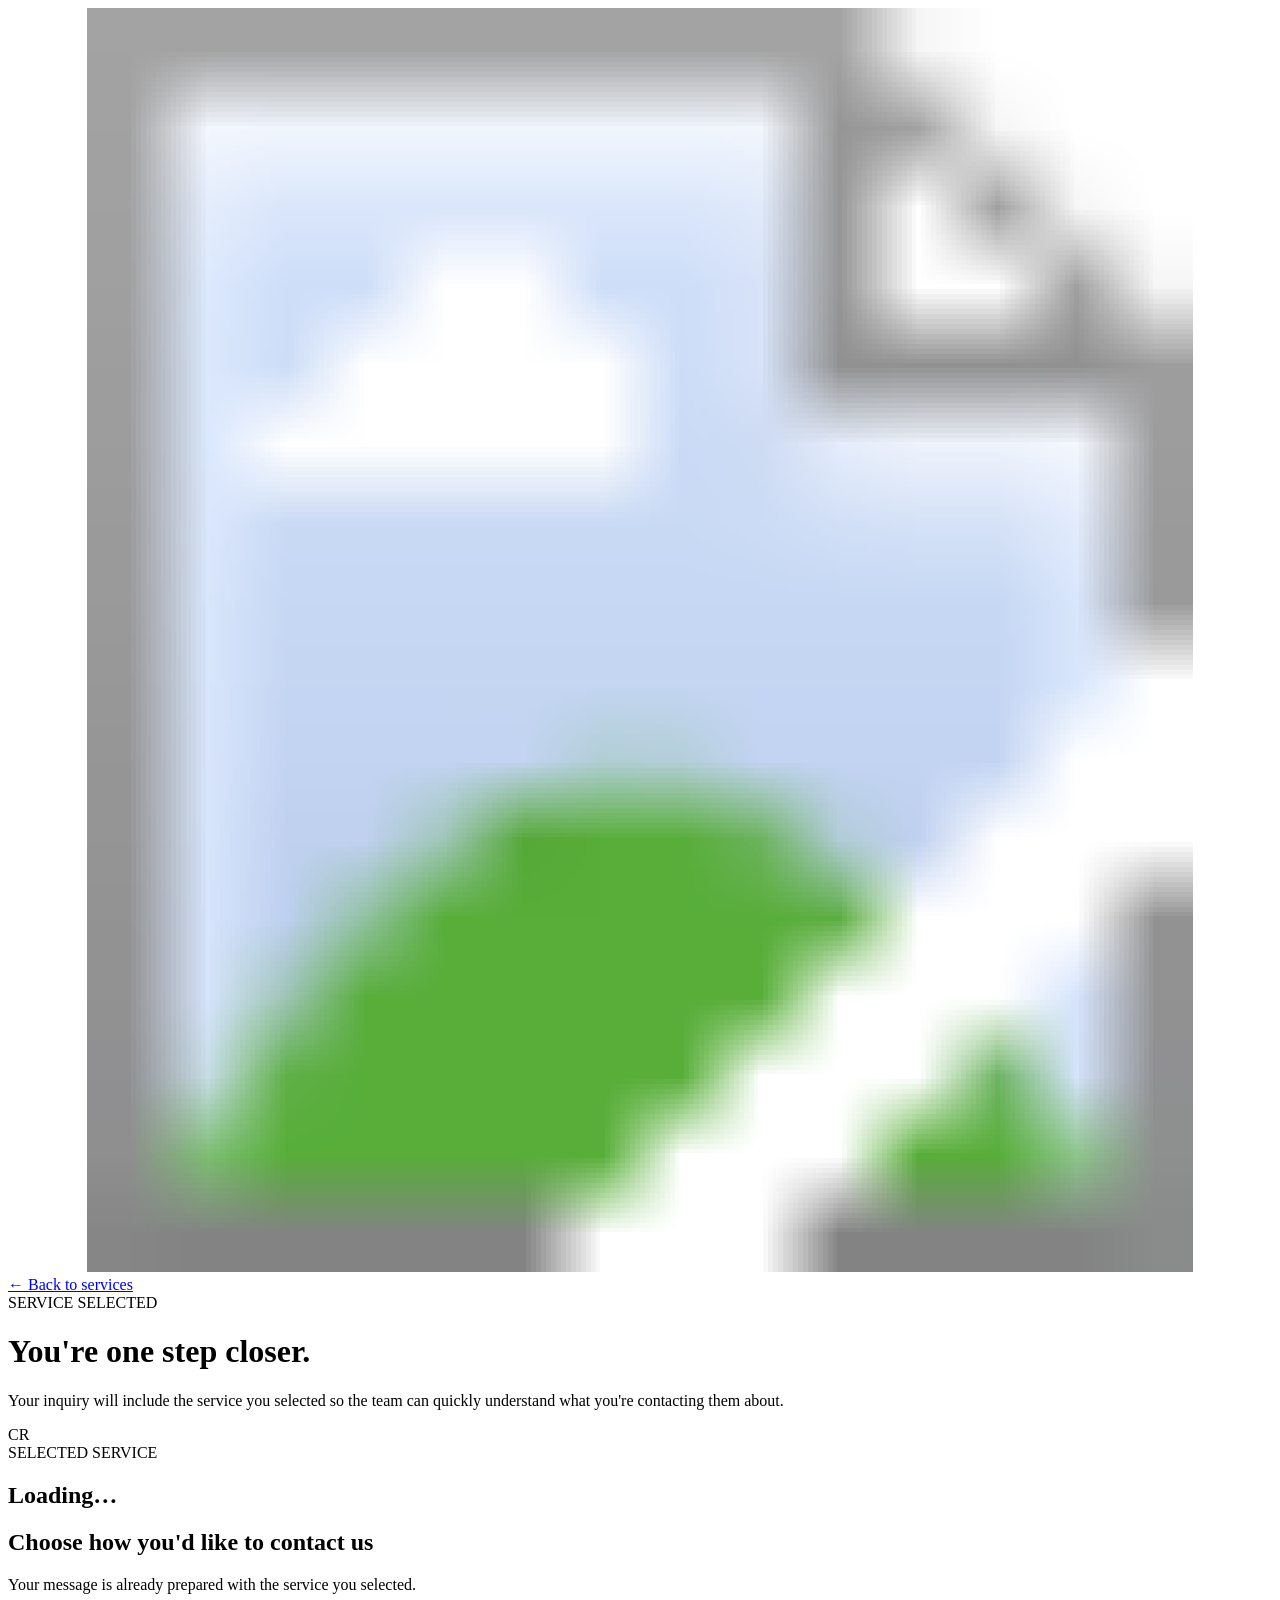
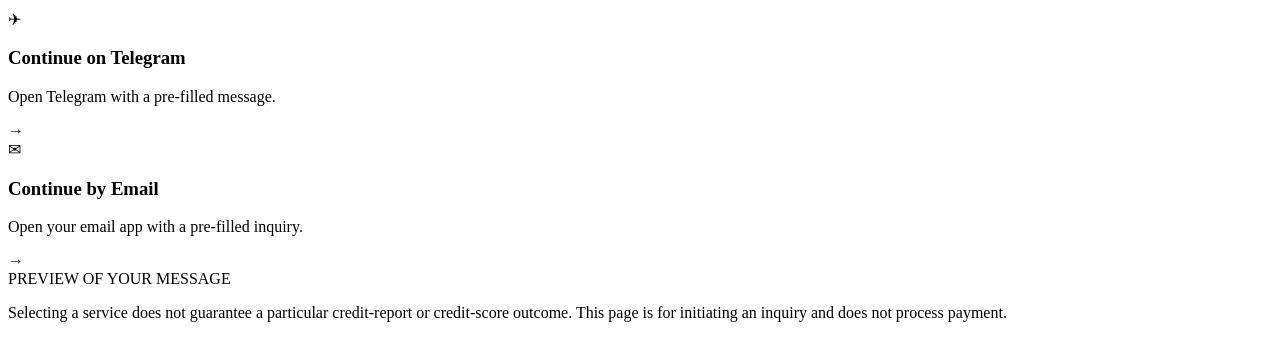
==== contact.html @ 203c8397 "Add selected-plan contact page" ====
<!DOCTYPE html><html lang="en"><head><meta charset="UTF-8"><meta name="viewport" content="width=device-width,initial-scale=1"><title>Contact CreditRepair.US</title><link rel="stylesheet" href="styles.css"></head><body class="contact-page"><header class="site-header"><div class="container nav-wrap"><a class="brand" href="index.html"><img src="assets/logo.svg" alt="CreditRepair.US logo"></a><a class="back-link" href="index.html#services">← Back to services</a></div></header><main class="contact-main"><div class="container contact-container"><div class="contact-intro"><span class="eyebrow">SERVICE SELECTED</span><h1>You're one step <span>closer.</span></h1><p>Your inquiry will include the service you selected so the team can quickly understand what you're contacting them about.</p></div><section class="selected-card"><div class="selected-icon">CR</div><div><span class="mini-label">SELECTED SERVICE</span><h2 id="selectedPlan">Loading…</h2><div id="selectedPrice"></div></div></section><section class="contact-options"><h2>Choose how you'd like to contact us</h2><p class="contact-subtitle">Your message is already prepared with the service you selected.</p><div class="contact-grid"><a id="telegramBtn" class="contact-option" target="_blank" rel="noopener"><div class="contact-icon">✈</div><div><h3>Continue on Telegram</h3><p>Open Telegram with a pre-filled message.</p></div><span>→</span></a><a id="emailBtn" class="contact-option"><div class="contact-icon">✉</div><div><h3>Continue by Email</h3><p>Open your email app with a pre-filled inquiry.</p></div><span>→</span></a></div><p id="emailWarning" class="warning" hidden>Configure the business email in config.js before publishing.</p></section><div class="message-preview"><span class="mini-label">PREVIEW OF YOUR MESSAGE</span><p id="messagePreview"></p></div><p class="legal-note">Selecting a service does not guarantee a particular credit-report or credit-score outcome. This page is for initiating an inquiry and does not process payment.</p></div></main><script src="config.js"></script><script src="contact.js"></script></body></html>
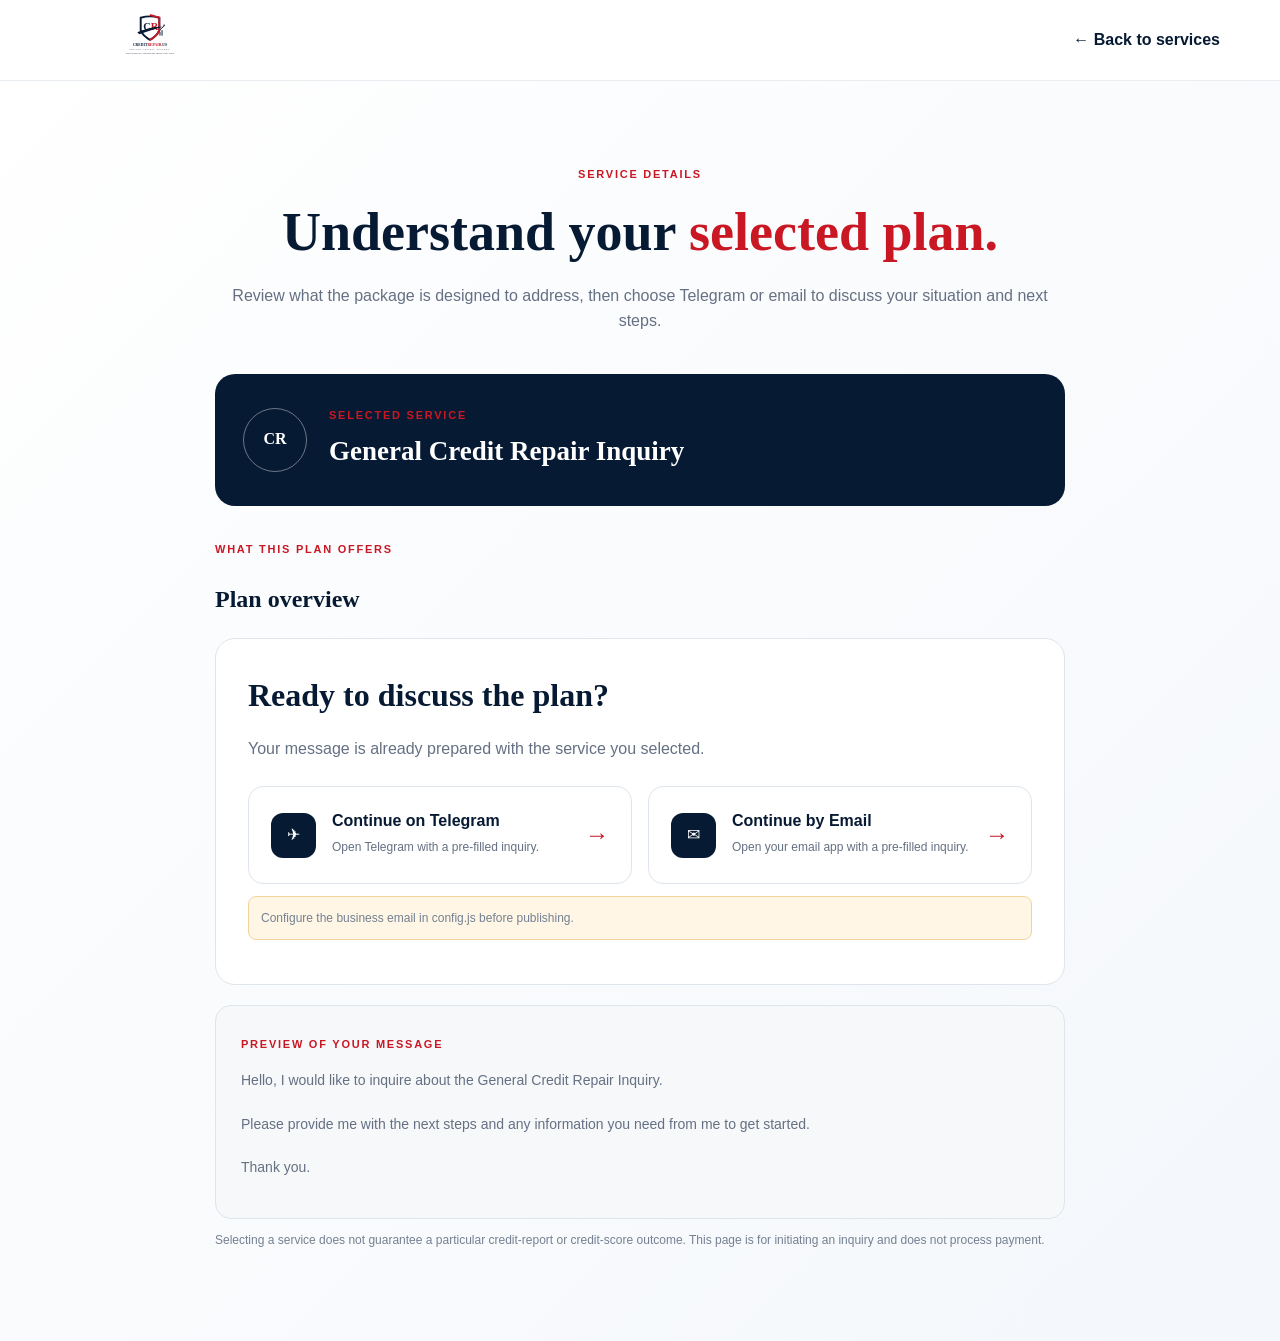
==== commit b0302116: "Add detailed package explanation to service contact page" ====
--- a/contact.html
+++ b/contact.html
@@ -1 +1 @@
-<!DOCTYPE html><html lang="en"><head><meta charset="UTF-8"><meta name="viewport" content="width=device-width,initial-scale=1"><title>Contact CreditRepair.US</title><link rel="stylesheet" href="styles.css"></head><body class="contact-page"><header class="site-header"><div class="container nav-wrap"><a class="brand" href="index.html"><img src="assets/logo.svg" alt="CreditRepair.US logo"></a><a class="back-link" href="index.html#services">← Back to services</a></div></header><main class="contact-main"><div class="container contact-container"><div class="contact-intro"><span class="eyebrow">SERVICE SELECTED</span><h1>You're one step <span>closer.</span></h1><p>Your inquiry will include the service you selected so the team can quickly understand what you're contacting them about.</p></div><section class="selected-card"><div class="selected-icon">CR</div><div><span class="mini-label">SELECTED SERVICE</span><h2 id="selectedPlan">Loading…</h2><div id="selectedPrice"></div></div></section><section class="contact-options"><h2>Choose how you'd like to contact us</h2><p class="contact-subtitle">Your message is already prepared with the service you selected.</p><div class="contact-grid"><a id="telegramBtn" class="contact-option" target="_blank" rel="noopener"><div class="contact-icon">✈</div><div><h3>Continue on Telegram</h3><p>Open Telegram with a pre-filled message.</p></div><span>→</span></a><a id="emailBtn" class="contact-option"><div class="contact-icon">✉</div><div><h3>Continue by Email</h3><p>Open your email app with a pre-filled inquiry.</p></div><span>→</span></a></div><p id="emailWarning" class="warning" hidden>Configure the business email in config.js before publishing.</p></section><div class="message-preview"><span class="mini-label">PREVIEW OF YOUR MESSAGE</span><p id="messagePreview"></p></div><p class="legal-note">Selecting a service does not guarantee a particular credit-report or credit-score outcome. This page is for initiating an inquiry and does not process payment.</p></div></main><script src="config.js"></script><script src="contact.js"></script></body></html>+<!DOCTYPE html><html lang="en"><head><meta charset="UTF-8"><meta name="viewport" content="width=device-width,initial-scale=1"><title>Service Details | CreditRepair.US</title><link rel="stylesheet" href="styles.css"></head><body class="contact-page"><header class="site-header"><div class="container nav-wrap"><a class="brand" href="index.html"><img src="assets/logo.svg" alt="CreditRepair.US logo"></a><a class="back-link" href="index.html#services">← Back to services</a></div></header><main class="contact-main"><div class="container contact-container"><div class="contact-intro"><span class="eyebrow">SERVICE DETAILS</span><h1>Understand your <span>selected plan.</span></h1><p>Review what the package is designed to address, then choose Telegram or email to discuss your situation and next steps.</p></div><section class="selected-card"><div class="selected-icon">CR</div><div><span class="mini-label">SELECTED SERVICE</span><h2 id="selectedPlan">Loading…</h2><div id="selectedPrice"></div></div></section><section class="package-details"><div><span class="mini-label">WHAT THIS PLAN OFFERS</span><h2 id="detailTitle">Plan overview</h2><p id="detailDescription"></p></div><div class="detail-points" id="detailPoints"></div><p class="detail-note" id="detailNote"></p></section><section class="contact-options"><h2>Ready to discuss the plan?</h2><p class="contact-subtitle">Your message is already prepared with the service you selected.</p><div class="contact-grid"><a id="telegramBtn" class="contact-option" target="_blank" rel="noopener"><div class="contact-icon">✈</div><div><h3>Continue on Telegram</h3><p>Open Telegram with a pre-filled inquiry.</p></div><span>→</span></a><a id="emailBtn" class="contact-option"><div class="contact-icon">✉</div><div><h3>Continue by Email</h3><p>Open your email app with a pre-filled inquiry.</p></div><span>→</span></a></div><p id="emailWarning" class="warning" hidden>Configure the business email in config.js before publishing.</p></section><div class="message-preview"><span class="mini-label">PREVIEW OF YOUR MESSAGE</span><p id="messagePreview"></p></div><p class="legal-note">Selecting a service does not guarantee a particular credit-report or credit-score outcome. This page is for initiating an inquiry and does not process payment.</p></div></main><script src="config.js"></script><script src="contact.js"></script></body></html>
--- a/styles.css
+++ b/styles.css
@@ -0,0 +1 @@
+:root{--navy:#071a33;--blue:#0b3d73;--red:#c91824;--ink:#101722;--muted:#657083;--line:#dfe5ec;--soft:#f5f8fb}*{box-sizing:border-box}html{scroll-behavior:smooth}body{margin:0;color:var(--ink);background:#fff;font-family:Arial,Helvetica,sans-serif;line-height:1.55}a{text-decoration:none;color:inherit}.container{width:min(1160px,calc(100% - 40px));margin:auto}.site-header{position:sticky;top:0;z-index:20;background:rgba(255,255,255,.96);border-bottom:1px solid #e8edf2}.nav-wrap{height:80px;display:flex;align-items:center;justify-content:space-between}.brand img{width:180px;height:62px;object-fit:contain}.nav{display:flex;gap:28px;align-items:center;font-weight:700;font-size:14px}.nav a:hover{color:var(--red)}.nav-cta{background:var(--navy);color:#fff!important;padding:12px 20px;border-radius:999px}.menu-toggle{display:none;border:0;background:none;font-size:28px;color:var(--navy)}.hero{padding:90px 0 80px;background:linear-gradient(135deg,#fff,#f4f7fb);overflow:hidden}.hero-grid{display:grid;grid-template-columns:1.3fr .7fr;gap:70px;align-items:center}.eyebrow,.mini-label{font-size:11px;letter-spacing:.16em;font-weight:800;color:var(--red)}h1,h2,h3{font-family:Georgia,'Times New Roman',serif;color:var(--navy)}h1{font-size:clamp(48px,6vw,76px);line-height:1.04;margin:18px 0 24px}h1 span,h2 span{color:var(--red)}.hero p{color:var(--muted);font-size:18px;max-width:680px}.hero-actions{display:flex;gap:14px;margin:30px 0 38px;flex-wrap:wrap}.btn{padding:15px 22px;border-radius:8px;font-weight:700}.btn-primary{background:var(--red);color:#fff}.btn-outline{border:1px solid var(--navy);color:var(--navy)}.trust-row{display:flex;gap:30px;flex-wrap:wrap}.trust-row div{display:flex;flex-direction:column}.trust-row strong{color:var(--red);font-size:12px}.trust-row span{font-size:12px;color:var(--muted)}.hero-card{background:var(--navy);color:#fff;padding:42px;border-radius:24px;box-shadow:0 20px 60px #071a3322}.shield-ring{width:82px;height:82px;border:2px solid #ffffff99;border-radius:50%;display:grid;place-items:center;font-family:Georgia,serif;font-weight:700;font-size:25px;margin-bottom:45px}.hero-card h2{color:#fff;font-size:35px}.hero-card p{color:#d6deea;font-size:15px}.text-link{color:#fff;font-weight:700;border-bottom:1px solid var(--red)}.statement{background:var(--red);color:#fff}.statement-inner{display:flex;justify-content:space-between;padding:17px 0;gap:20px}.statement-inner span{font-size:14px}.section{padding:95px 0}.section-heading{display:flex;justify-content:space-between;align-items:end;gap:50px;margin-bottom:45px}.section-heading h2{font-size:50px;line-height:1.1;margin:10px 0}.section-heading>p{max-width:510px;color:var(--muted)}.centered{display:block;text-align:center}.plans-grid{display:grid;grid-template-columns:repeat(2,1fr);gap:20px}.plan-card{border:1px solid var(--line);border-radius:18px;padding:28px;background:#fff;box-shadow:0 8px 30px #071a330d}.plan-card.featured{border-top:4px solid var(--red)}.plan-top,.plan-bottom{display:flex;justify-content:space-between;align-items:center;gap:15px}.plan-icon{width:48px;height:48px;border-radius:12px;background:var(--navy);color:#fff;display:grid;place-items:center;font-family:Georgia,serif;font-weight:700}.plan-tag{font-size:9px;letter-spacing:.1em;font-weight:800;background:#edf3f9;color:var(--blue);padding:7px 9px;border-radius:999px}.plan-card h3{font-size:25px;line-height:1.15;margin:20px 0 8px}.plan-card p{color:var(--muted);font-size:14px;min-height:45px}.plan-bottom{border-top:1px solid var(--line);padding-top:20px}.plan-bottom strong{font-family:Georgia,serif;font-size:28px;color:var(--navy)}.plan-btn{background:var(--red);color:#fff;padding:13px 17px;border-radius:8px;font-weight:700;font-size:13px}.process-section{background:var(--soft)}.process-grid{display:grid;grid-template-columns:repeat(3,1fr);gap:20px}.process-grid article{background:#fff;border:1px solid var(--line);padding:32px;border-radius:18px}.process-grid b{color:var(--red)}.process-grid h3{font-size:24px}.process-grid p,.about-grid p{color:var(--muted)}.about-section{background:var(--navy)}.about-grid{display:grid;grid-template-columns:1fr 1fr;gap:90px}.about-grid h2{color:#fff;font-size:50px}.about-grid p{color:#d5deea;font-size:17px}.small-note{font-size:13px!important;border-left:2px solid var(--red);padding-left:15px}.narrow{max-width:850px}.faq-section{background:#fff}details{border-bottom:1px solid var(--line);padding:22px 0}summary{font-weight:700;color:var(--navy);cursor:pointer}details p{color:var(--muted)}footer{background:#f1f4f7;padding:55px 0 20px;border-top:1px solid var(--line)}.footer-grid{display:grid;grid-template-columns:2fr 1fr 1fr;gap:40px}.footer-logo{width:170px;height:58px;object-fit:contain}.footer-grid strong{color:var(--navy)}.footer-grid a,.footer-grid p{font-size:13px;color:var(--muted);display:block;margin:8px 0}.footer-bottom{border-top:1px solid var(--line);margin-top:35px;padding-top:16px;color:#7b8795;font-size:11px}.contact-page{background:linear-gradient(135deg,#fff,#f4f7fb)}.back-link{font-weight:700;color:var(--navy)}.contact-main{padding:80px 0}.contact-container{max-width:850px}.contact-intro{text-align:center;margin-bottom:40px}.contact-intro h1{font-size:54px}.contact-intro p{color:var(--muted)}.selected-card{display:flex;gap:22px;align-items:center;background:var(--navy);color:#fff;padding:28px;border-radius:20px;margin-bottom:30px}.selected-icon{width:64px;height:64px;border:1px solid #ffffff66;border-radius:50%;display:grid;place-items:center;font-family:Georgia,serif;font-weight:700}.selected-card h2{color:#fff;margin:5px 0;font-size:27px}.contact-options{background:#fff;border:1px solid var(--line);border-radius:20px;padding:32px}.contact-options h2{font-size:32px;margin:0}.contact-subtitle{color:var(--muted)}.contact-grid{display:grid;grid-template-columns:1fr 1fr;gap:16px;margin-top:25px}.contact-option{border:1px solid var(--line);border-radius:15px;padding:22px;display:grid;grid-template-columns:auto 1fr auto;gap:16px;align-items:center}.contact-icon{width:45px;height:45px;border-radius:12px;background:var(--navy);color:#fff;display:grid;place-items:center}.contact-option h3{font-family:Arial;font-size:16px;margin:0}.contact-option p{font-size:12px;color:var(--muted);margin:4px 0}.contact-option>span{font-size:24px;color:var(--red)}.message-preview{margin-top:20px;background:#f6f8fa;border:1px solid var(--line);padding:25px;border-radius:16px}.message-preview p{white-space:pre-line;color:var(--muted);font-size:14px}.legal-note,.warning{font-size:12px;color:#748092}.warning{background:#fff6e5;border:1px solid #f0d49b;padding:12px;border-radius:8px}@media(max-width:850px){.nav{display:none;position:absolute;top:80px;left:0;right:0;background:#fff;padding:20px;flex-direction:column;align-items:stretch;border-bottom:1px solid var(--line)}.nav.open{display:flex}.menu-toggle{display:block}.hero-grid,.about-grid{grid-template-columns:1fr}.hero-card{max-width:600px}.section-heading{display:block}.plans-grid,.process-grid{grid-template-columns:1fr}.footer-grid{grid-template-columns:1fr 1fr}}@media(max-width:560px){.container{width:calc(100% - 28px)}.nav-wrap{height:72px}.brand img{width:155px;height:54px}.nav{top:72px}.hero{padding:60px 0}.hero h1{font-size:46px}.section{padding:70px 0}.section-heading h2,.about-grid h2{font-size:39px}.statement-inner{display:block}.plan-bottom{align-items:stretch;flex-direction:column}.plan-btn{text-align:center}.contact-main{padding:55px 0}.contact-intro h1{font-size:42px}.contact-grid{grid-template-columns:1fr}.footer-grid{grid-template-columns:1fr}}
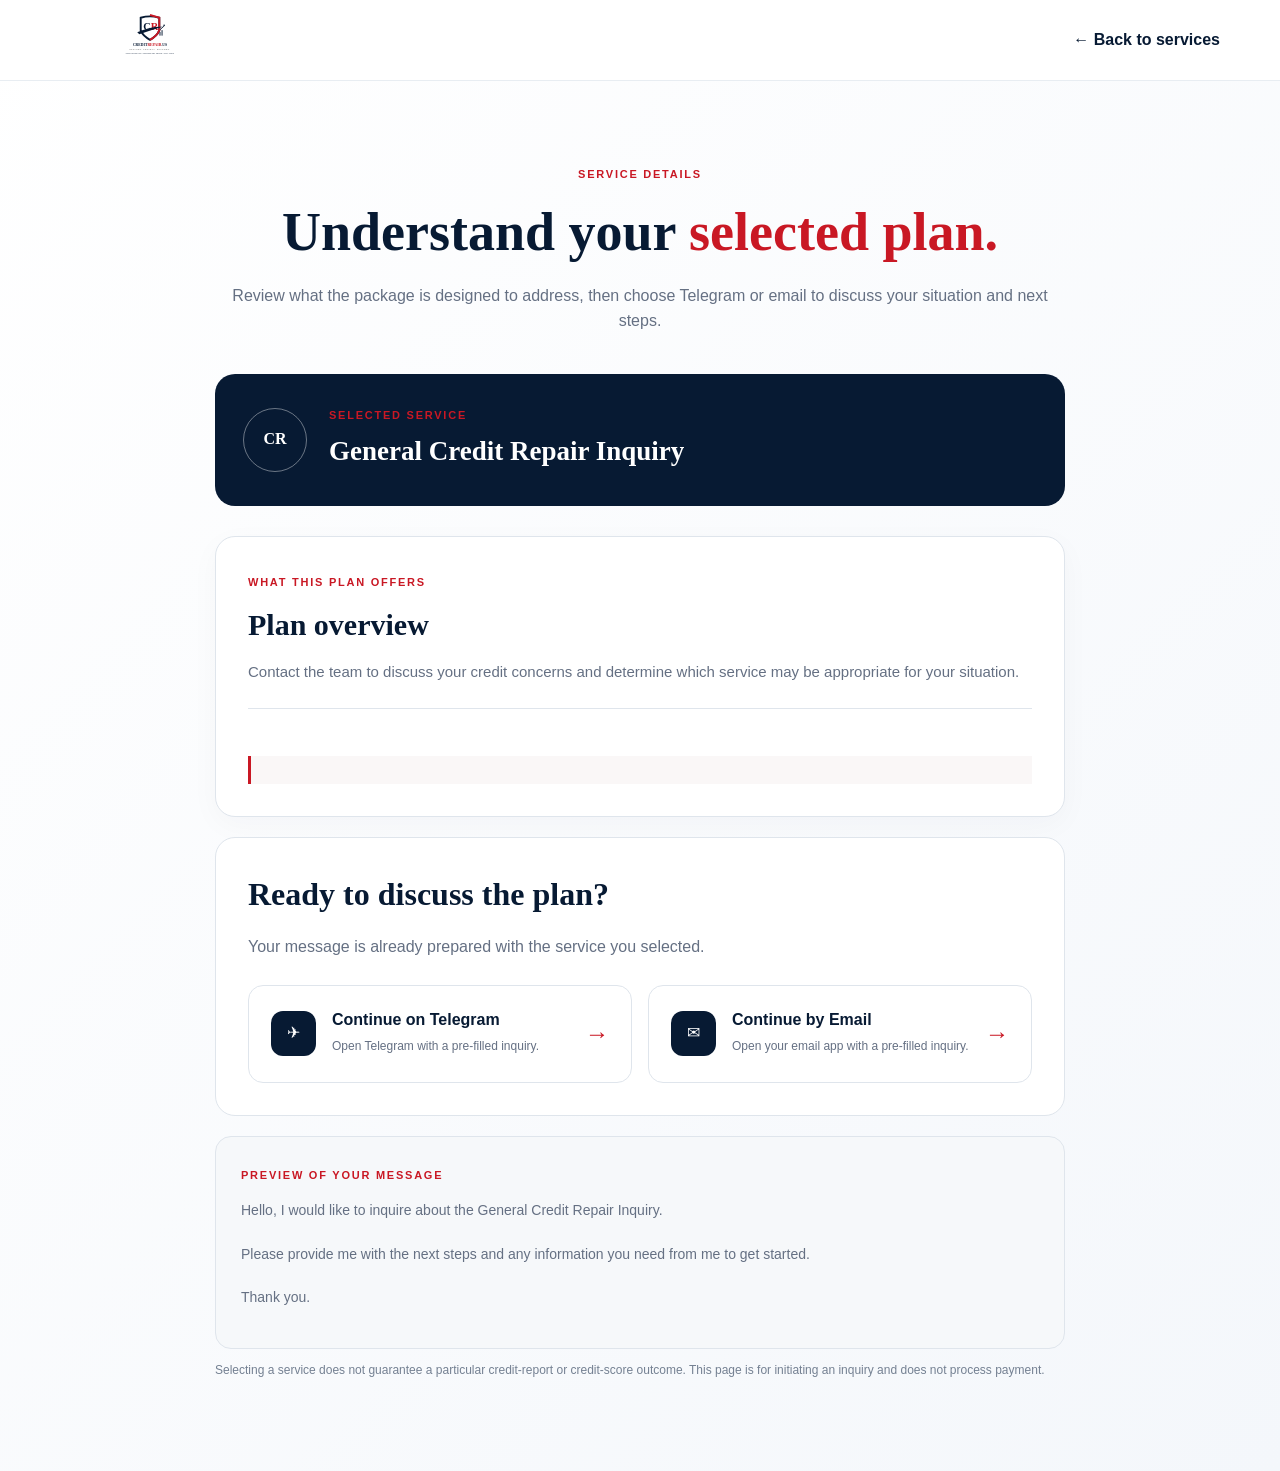
==== commit a522af22: "Install Vercel Web Analytics ## Vercel Web Analytics Implementation  Successfully installed and conf" ====
--- a/contact.html
+++ b/contact.html
@@ -1 +1 @@
-<!DOCTYPE html><html lang="en"><head><meta charset="UTF-8"><meta name="viewport" content="width=device-width,initial-scale=1"><title>Service Details | CreditRepair.US</title><link rel="stylesheet" href="styles.css"></head><body class="contact-page"><header class="site-header"><div class="container nav-wrap"><a class="brand" href="index.html"><img src="assets/logo.svg" alt="CreditRepair.US logo"></a><a class="back-link" href="index.html#services">← Back to services</a></div></header><main class="contact-main"><div class="container contact-container"><div class="contact-intro"><span class="eyebrow">SERVICE DETAILS</span><h1>Understand your <span>selected plan.</span></h1><p>Review what the package is designed to address, then choose Telegram or email to discuss your situation and next steps.</p></div><section class="selected-card"><div class="selected-icon">CR</div><div><span class="mini-label">SELECTED SERVICE</span><h2 id="selectedPlan">Loading…</h2><div id="selectedPrice"></div></div></section><section class="package-details"><div><span class="mini-label">WHAT THIS PLAN OFFERS</span><h2 id="detailTitle">Plan overview</h2><p id="detailDescription"></p></div><div class="detail-points" id="detailPoints"></div><p class="detail-note" id="detailNote"></p></section><section class="contact-options"><h2>Ready to discuss the plan?</h2><p class="contact-subtitle">Your message is already prepared with the service you selected.</p><div class="contact-grid"><a id="telegramBtn" class="contact-option" target="_blank" rel="noopener"><div class="contact-icon">✈</div><div><h3>Continue on Telegram</h3><p>Open Telegram with a pre-filled inquiry.</p></div><span>→</span></a><a id="emailBtn" class="contact-option"><div class="contact-icon">✉</div><div><h3>Continue by Email</h3><p>Open your email app with a pre-filled inquiry.</p></div><span>→</span></a></div><p id="emailWarning" class="warning" hidden>Configure the business email in config.js before publishing.</p></section><div class="message-preview"><span class="mini-label">PREVIEW OF YOUR MESSAGE</span><p id="messagePreview"></p></div><p class="legal-note">Selecting a service does not guarantee a particular credit-report or credit-score outcome. This page is for initiating an inquiry and does not process payment.</p></div></main><script src="config.js"></script><script src="contact.js"></script></body></html>+<!DOCTYPE html><html lang="en"><head><meta charset="UTF-8"><meta name="viewport" content="width=device-width,initial-scale=1"><title>Service Details | CreditRepair.US</title><link rel="stylesheet" href="styles.css"><script>window.va=window.va||function(){(window.vaq=window.vaq||[]).push(arguments)};</script><script defer src="https://cdn.vercel-insights.com/v1/script.js"></script></head><body class="contact-page"><header class="site-header"><div class="container nav-wrap"><a class="brand" href="index.html"><img src="assets/logo.svg" alt="CreditRepair.US logo"></a><a class="back-link" href="index.html#services">← Back to services</a></div></header><main class="contact-main"><div class="container contact-container"><div class="contact-intro"><span class="eyebrow">SERVICE DETAILS</span><h1>Understand your <span>selected plan.</span></h1><p>Review what the package is designed to address, then choose Telegram or email to discuss your situation and next steps.</p></div><section class="selected-card"><div class="selected-icon">CR</div><div><span class="mini-label">SELECTED SERVICE</span><h2 id="selectedPlan">Loading…</h2><div id="selectedPrice"></div></div></section><section class="package-details"><div><span class="mini-label">WHAT THIS PLAN OFFERS</span><h2 id="detailTitle">Plan overview</h2><p id="detailDescription"></p></div><div class="detail-points" id="detailPoints"></div><p class="detail-note" id="detailNote"></p></section><section class="contact-options"><h2>Ready to discuss the plan?</h2><p class="contact-subtitle">Your message is already prepared with the service you selected.</p><div class="contact-grid"><a id="telegramBtn" class="contact-option" target="_blank" rel="noopener"><div class="contact-icon">✈</div><div><h3>Continue on Telegram</h3><p>Open Telegram with a pre-filled inquiry.</p></div><span>→</span></a><a id="emailBtn" class="contact-option"><div class="contact-icon">✉</div><div><h3>Continue by Email</h3><p>Open your email app with a pre-filled inquiry.</p></div><span>→</span></a></div><p id="emailWarning" class="warning" hidden>Configure the business email in config.js before publishing.</p></section><div class="message-preview"><span class="mini-label">PREVIEW OF YOUR MESSAGE</span><p id="messagePreview"></p></div><p class="legal-note">Selecting a service does not guarantee a particular credit-report or credit-score outcome. This page is for initiating an inquiry and does not process payment.</p></div></main><script src="config.js"></script><script src="contact.js"></script></body></html>
--- a/styles.css
+++ b/styles.css
@@ -1 +1 @@
-:root{--navy:#071a33;--blue:#0b3d73;--red:#c91824;--ink:#101722;--muted:#657083;--line:#dfe5ec;--soft:#f5f8fb}*{box-sizing:border-box}html{scroll-behavior:smooth}body{margin:0;color:var(--ink);background:#fff;font-family:Arial,Helvetica,sans-serif;line-height:1.55}a{text-decoration:none;color:inherit}.container{width:min(1160px,calc(100% - 40px));margin:auto}.site-header{position:sticky;top:0;z-index:20;background:rgba(255,255,255,.96);border-bottom:1px solid #e8edf2}.nav-wrap{height:80px;display:flex;align-items:center;justify-content:space-between}.brand img{width:180px;height:62px;object-fit:contain}.nav{display:flex;gap:28px;align-items:center;font-weight:700;font-size:14px}.nav a:hover{color:var(--red)}.nav-cta{background:var(--navy);color:#fff!important;padding:12px 20px;border-radius:999px}.menu-toggle{display:none;border:0;background:none;font-size:28px;color:var(--navy)}.hero{padding:90px 0 80px;background:linear-gradient(135deg,#fff,#f4f7fb);overflow:hidden}.hero-grid{display:grid;grid-template-columns:1.3fr .7fr;gap:70px;align-items:center}.eyebrow,.mini-label{font-size:11px;letter-spacing:.16em;font-weight:800;color:var(--red)}h1,h2,h3{font-family:Georgia,'Times New Roman',serif;color:var(--navy)}h1{font-size:clamp(48px,6vw,76px);line-height:1.04;margin:18px 0 24px}h1 span,h2 span{color:var(--red)}.hero p{color:var(--muted);font-size:18px;max-width:680px}.hero-actions{display:flex;gap:14px;margin:30px 0 38px;flex-wrap:wrap}.btn{padding:15px 22px;border-radius:8px;font-weight:700}.btn-primary{background:var(--red);color:#fff}.btn-outline{border:1px solid var(--navy);color:var(--navy)}.trust-row{display:flex;gap:30px;flex-wrap:wrap}.trust-row div{display:flex;flex-direction:column}.trust-row strong{color:var(--red);font-size:12px}.trust-row span{font-size:12px;color:var(--muted)}.hero-card{background:var(--navy);color:#fff;padding:42px;border-radius:24px;box-shadow:0 20px 60px #071a3322}.shield-ring{width:82px;height:82px;border:2px solid #ffffff99;border-radius:50%;display:grid;place-items:center;font-family:Georgia,serif;font-weight:700;font-size:25px;margin-bottom:45px}.hero-card h2{color:#fff;font-size:35px}.hero-card p{color:#d6deea;font-size:15px}.text-link{color:#fff;font-weight:700;border-bottom:1px solid var(--red)}.statement{background:var(--red);color:#fff}.statement-inner{display:flex;justify-content:space-between;padding:17px 0;gap:20px}.statement-inner span{font-size:14px}.section{padding:95px 0}.section-heading{display:flex;justify-content:space-between;align-items:end;gap:50px;margin-bottom:45px}.section-heading h2{font-size:50px;line-height:1.1;margin:10px 0}.section-heading>p{max-width:510px;color:var(--muted)}.centered{display:block;text-align:center}.plans-grid{display:grid;grid-template-columns:repeat(2,1fr);gap:20px}.plan-card{border:1px solid var(--line);border-radius:18px;padding:28px;background:#fff;box-shadow:0 8px 30px #071a330d}.plan-card.featured{border-top:4px solid var(--red)}.plan-top,.plan-bottom{display:flex;justify-content:space-between;align-items:center;gap:15px}.plan-icon{width:48px;height:48px;border-radius:12px;background:var(--navy);color:#fff;display:grid;place-items:center;font-family:Georgia,serif;font-weight:700}.plan-tag{font-size:9px;letter-spacing:.1em;font-weight:800;background:#edf3f9;color:var(--blue);padding:7px 9px;border-radius:999px}.plan-card h3{font-size:25px;line-height:1.15;margin:20px 0 8px}.plan-card p{color:var(--muted);font-size:14px;min-height:45px}.plan-bottom{border-top:1px solid var(--line);padding-top:20px}.plan-bottom strong{font-family:Georgia,serif;font-size:28px;color:var(--navy)}.plan-btn{background:var(--red);color:#fff;padding:13px 17px;border-radius:8px;font-weight:700;font-size:13px}.process-section{background:var(--soft)}.process-grid{display:grid;grid-template-columns:repeat(3,1fr);gap:20px}.process-grid article{background:#fff;border:1px solid var(--line);padding:32px;border-radius:18px}.process-grid b{color:var(--red)}.process-grid h3{font-size:24px}.process-grid p,.about-grid p{color:var(--muted)}.about-section{background:var(--navy)}.about-grid{display:grid;grid-template-columns:1fr 1fr;gap:90px}.about-grid h2{color:#fff;font-size:50px}.about-grid p{color:#d5deea;font-size:17px}.small-note{font-size:13px!important;border-left:2px solid var(--red);padding-left:15px}.narrow{max-width:850px}.faq-section{background:#fff}details{border-bottom:1px solid var(--line);padding:22px 0}summary{font-weight:700;color:var(--navy);cursor:pointer}details p{color:var(--muted)}footer{background:#f1f4f7;padding:55px 0 20px;border-top:1px solid var(--line)}.footer-grid{display:grid;grid-template-columns:2fr 1fr 1fr;gap:40px}.footer-logo{width:170px;height:58px;object-fit:contain}.footer-grid strong{color:var(--navy)}.footer-grid a,.footer-grid p{font-size:13px;color:var(--muted);display:block;margin:8px 0}.footer-bottom{border-top:1px solid var(--line);margin-top:35px;padding-top:16px;color:#7b8795;font-size:11px}.contact-page{background:linear-gradient(135deg,#fff,#f4f7fb)}.back-link{font-weight:700;color:var(--navy)}.contact-main{padding:80px 0}.contact-container{max-width:850px}.contact-intro{text-align:center;margin-bottom:40px}.contact-intro h1{font-size:54px}.contact-intro p{color:var(--muted)}.selected-card{display:flex;gap:22px;align-items:center;background:var(--navy);color:#fff;padding:28px;border-radius:20px;margin-bottom:30px}.selected-icon{width:64px;height:64px;border:1px solid #ffffff66;border-radius:50%;display:grid;place-items:center;font-family:Georgia,serif;font-weight:700}.selected-card h2{color:#fff;margin:5px 0;font-size:27px}.contact-options{background:#fff;border:1px solid var(--line);border-radius:20px;padding:32px}.contact-options h2{font-size:32px;margin:0}.contact-subtitle{color:var(--muted)}.contact-grid{display:grid;grid-template-columns:1fr 1fr;gap:16px;margin-top:25px}.contact-option{border:1px solid var(--line);border-radius:15px;padding:22px;display:grid;grid-template-columns:auto 1fr auto;gap:16px;align-items:center}.contact-icon{width:45px;height:45px;border-radius:12px;background:var(--navy);color:#fff;display:grid;place-items:center}.contact-option h3{font-family:Arial;font-size:16px;margin:0}.contact-option p{font-size:12px;color:var(--muted);margin:4px 0}.contact-option>span{font-size:24px;color:var(--red)}.message-preview{margin-top:20px;background:#f6f8fa;border:1px solid var(--line);padding:25px;border-radius:16px}.message-preview p{white-space:pre-line;color:var(--muted);font-size:14px}.legal-note,.warning{font-size:12px;color:#748092}.warning{background:#fff6e5;border:1px solid #f0d49b;padding:12px;border-radius:8px}@media(max-width:850px){.nav{display:none;position:absolute;top:80px;left:0;right:0;background:#fff;padding:20px;flex-direction:column;align-items:stretch;border-bottom:1px solid var(--line)}.nav.open{display:flex}.menu-toggle{display:block}.hero-grid,.about-grid{grid-template-columns:1fr}.hero-card{max-width:600px}.section-heading{display:block}.plans-grid,.process-grid{grid-template-columns:1fr}.footer-grid{grid-template-columns:1fr 1fr}}@media(max-width:560px){.container{width:calc(100% - 28px)}.nav-wrap{height:72px}.brand img{width:155px;height:54px}.nav{top:72px}.hero{padding:60px 0}.hero h1{font-size:46px}.section{padding:70px 0}.section-heading h2,.about-grid h2{font-size:39px}.statement-inner{display:block}.plan-bottom{align-items:stretch;flex-direction:column}.plan-btn{text-align:center}.contact-main{padding:55px 0}.contact-intro h1{font-size:42px}.contact-grid{grid-template-columns:1fr}.footer-grid{grid-template-columns:1fr}}+:root{--navy:#071a33;--blue:#0b3d73;--red:#c91824;--ink:#101722;--muted:#657083;--line:#dfe5ec;--soft:#f5f8fb}*{box-sizing:border-box}html{scroll-behavior:smooth}body{margin:0;color:var(--ink);background:#fff;font-family:Arial,Helvetica,sans-serif;line-height:1.55}a{text-decoration:none;color:inherit}.container{width:min(1160px,calc(100% - 40px));margin:auto}.site-header{position:sticky;top:0;z-index:20;background:rgba(255,255,255,.96);border-bottom:1px solid #e8edf2}.nav-wrap{height:80px;display:flex;align-items:center;justify-content:space-between}.brand img{width:180px;height:62px;object-fit:contain}.nav{display:flex;gap:28px;align-items:center;font-weight:700;font-size:14px}.nav a:hover{color:var(--red)}.nav-cta{background:var(--navy);color:#fff!important;padding:12px 20px;border-radius:999px}.menu-toggle{display:none;border:0;background:none;font-size:28px;color:var(--navy)}.hero{padding:90px 0 80px;background:linear-gradient(135deg,#fff,#f4f7fb);overflow:hidden}.hero-grid{display:grid;grid-template-columns:1.3fr .7fr;gap:70px;align-items:center}.eyebrow,.mini-label{font-size:11px;letter-spacing:.16em;font-weight:800;color:var(--red)}h1,h2,h3{font-family:Georgia,'Times New Roman',serif;color:var(--navy)}h1{font-size:clamp(48px,6vw,76px);line-height:1.04;margin:18px 0 24px}h1 span,h2 span{color:var(--red)}.hero p{color:var(--muted);font-size:18px;max-width:680px}.hero-actions{display:flex;gap:14px;margin:30px 0 38px;flex-wrap:wrap}.btn{padding:15px 22px;border-radius:8px;font-weight:700}.btn-primary{background:var(--red);color:#fff}.btn-outline{border:1px solid var(--navy);color:var(--navy)}.trust-row{display:flex;gap:30px;flex-wrap:wrap}.trust-row div{display:flex;flex-direction:column}.trust-row strong{color:var(--red);font-size:12px}.trust-row span{font-size:12px;color:var(--muted)}.hero-card{background:var(--navy);color:#fff;padding:42px;border-radius:24px;box-shadow:0 20px 60px #071a3322}.shield-ring{width:82px;height:82px;border:2px solid #ffffff99;border-radius:50%;display:grid;place-items:center;font-family:Georgia,serif;font-weight:700;font-size:25px;margin-bottom:45px}.hero-card h2{color:#fff;font-size:35px}.hero-card p{color:#d6deea;font-size:15px}.text-link{color:#fff;font-weight:700;border-bottom:1px solid var(--red)}.statement{background:var(--red);color:#fff}.statement-inner{display:flex;justify-content:space-between;padding:17px 0;gap:20px}.statement-inner span{font-size:14px}.section{padding:95px 0}.section-heading{display:flex;justify-content:space-between;align-items:end;gap:50px;margin-bottom:45px}.section-heading h2{font-size:50px;line-height:1.1;margin:10px 0}.section-heading>p{max-width:510px;color:var(--muted)}.centered{display:block;text-align:center}.plans-grid{display:grid;grid-template-columns:repeat(2,1fr);gap:20px}.plan-card{border:1px solid var(--line);border-radius:18px;padding:28px;background:#fff;box-shadow:0 8px 30px #071a330d}.plan-card.featured{border-top:4px solid var(--red)}.plan-top,.plan-bottom{display:flex;justify-content:space-between;align-items:center;gap:15px}.plan-icon{width:48px;height:48px;border-radius:12px;background:var(--navy);color:#fff;display:grid;place-items:center;font-family:Georgia,serif;font-weight:700}.plan-tag{font-size:9px;letter-spacing:.1em;font-weight:800;background:#edf3f9;color:var(--blue);padding:7px 9px;border-radius:999px}.plan-card h3{font-size:25px;line-height:1.15;margin:20px 0 8px}.plan-card p{color:var(--muted);font-size:14px;min-height:45px}.plan-bottom{border-top:1px solid var(--line);padding-top:20px}.plan-bottom strong{font-family:Georgia,serif;font-size:28px;color:var(--navy)}.plan-btn{background:var(--red);color:#fff;padding:13px 17px;border-radius:8px;font-weight:700;font-size:13px}.process-section{background:var(--soft)}.process-grid{display:grid;grid-template-columns:repeat(3,1fr);gap:20px}.process-grid article{background:#fff;border:1px solid var(--line);padding:32px;border-radius:18px}.process-grid b{color:var(--red)}.process-grid h3{font-size:24px}.process-grid p,.about-grid p{color:var(--muted)}.about-section{background:var(--navy)}.about-grid{display:grid;grid-template-columns:1fr 1fr;gap:90px}.about-grid h2{color:#fff;font-size:50px}.about-grid p{color:#d5deea;font-size:17px}.small-note{font-size:13px!important;border-left:2px solid var(--red);padding-left:15px}.narrow{max-width:850px}.faq-section{background:#fff}details{border-bottom:1px solid var(--line);padding:22px 0}summary{font-weight:700;color:var(--navy);cursor:pointer}details p{color:var(--muted)}footer{background:#f1f4f7;padding:55px 0 20px;border-top:1px solid var(--line)}.footer-grid{display:grid;grid-template-columns:2fr 1fr 1fr;gap:40px}.footer-logo{width:170px;height:58px;object-fit:contain}.footer-grid strong{color:var(--navy)}.footer-grid a,.footer-grid p{font-size:13px;color:var(--muted);display:block;margin:8px 0}.footer-bottom{border-top:1px solid var(--line);margin-top:35px;padding-top:16px;color:#7b8795;font-size:11px}.contact-page{background:linear-gradient(135deg,#fff,#f4f7fb)}.back-link{font-weight:700;color:var(--navy)}.contact-main{padding:80px 0}.contact-container{max-width:850px}.contact-intro{text-align:center;margin-bottom:40px}.contact-intro h1{font-size:54px}.contact-intro p{color:var(--muted)}.selected-card{display:flex;gap:22px;align-items:center;background:var(--navy);color:#fff;padding:28px;border-radius:20px;margin-bottom:30px}.selected-icon{width:64px;height:64px;border:1px solid #ffffff66;border-radius:50%;display:grid;place-items:center;font-family:Georgia,serif;font-weight:700}.selected-card h2{color:#fff;margin:5px 0;font-size:27px}.package-details{background:#fff;border:1px solid var(--line);border-radius:20px;padding:32px;margin-bottom:20px;box-shadow:0 8px 30px #071a3308}.package-details h2{font-size:30px;margin:8px 0 12px}.package-details>div:first-child>p{color:var(--muted);margin:0 0 24px;font-size:15px}.detail-points{display:grid;grid-template-columns:1fr 1fr;gap:12px;border-top:1px solid var(--line);padding-top:22px}.detail-point{display:flex;gap:10px;align-items:flex-start}.detail-point span{flex:0 0 auto;width:24px;height:24px;border-radius:50%;background:#eef4f9;color:var(--blue);display:grid;place-items:center;font-weight:800;font-size:12px}.detail-point p{margin:1px 0 0;color:var(--ink);font-size:13px}.detail-note{margin:25px 0 0;padding:14px 16px;border-left:3px solid var(--red);background:#faf7f7;color:var(--muted);font-size:12px}.contact-options{background:#fff;border:1px solid var(--line);border-radius:20px;padding:32px}.contact-options h2{font-size:32px;margin:0}.contact-subtitle{color:var(--muted)}.contact-grid{display:grid;grid-template-columns:1fr 1fr;gap:16px;margin-top:25px}.contact-option{border:1px solid var(--line);border-radius:15px;padding:22px;display:grid;grid-template-columns:auto 1fr auto;gap:16px;align-items:center}.contact-icon{width:45px;height:45px;border-radius:12px;background:var(--navy);color:#fff;display:grid;place-items:center}.contact-option h3{font-family:Arial;font-size:16px;margin:0}.contact-option p{font-size:12px;color:var(--muted);margin:4px 0}.contact-option>span{font-size:24px;color:var(--red)}.message-preview{margin-top:20px;background:#f6f8fa;border:1px solid var(--line);padding:25px;border-radius:16px}.message-preview p{white-space:pre-line;color:var(--muted);font-size:14px}.legal-note,.warning{font-size:12px;color:#748092}.warning{background:#fff6e5;border:1px solid #f0d49b;padding:12px;border-radius:8px}@media(max-width:850px){.nav{display:none;position:absolute;top:80px;left:0;right:0;background:#fff;padding:20px;flex-direction:column;align-items:stretch;border-bottom:1px solid var(--line)}.nav.open{display:flex}.menu-toggle{display:block}.hero-grid,.about-grid{grid-template-columns:1fr}.hero-card{max-width:600px}.section-heading{display:block}.plans-grid,.process-grid{grid-template-columns:1fr}.footer-grid{grid-template-columns:1fr 1fr}.detail-points{grid-template-columns:1fr}}@media(max-width:560px){.container{width:calc(100% - 28px)}.nav-wrap{height:72px}.brand img{width:155px;height:54px}.nav{top:72px}.hero{padding:60px 0}.hero h1{font-size:46px}.section{padding:70px 0}.section-heading h2,.about-grid h2{font-size:39px}.statement-inner{display:block}.plan-bottom{align-items:stretch;flex-direction:column}.plan-btn{text-align:center}.contact-main{padding:55px 0}.contact-intro h1{font-size:42px}.contact-grid{grid-template-columns:1fr}.footer-grid{grid-template-columns:1fr}.package-details{padding:24px}.detail-points{grid-template-columns:1fr}}
